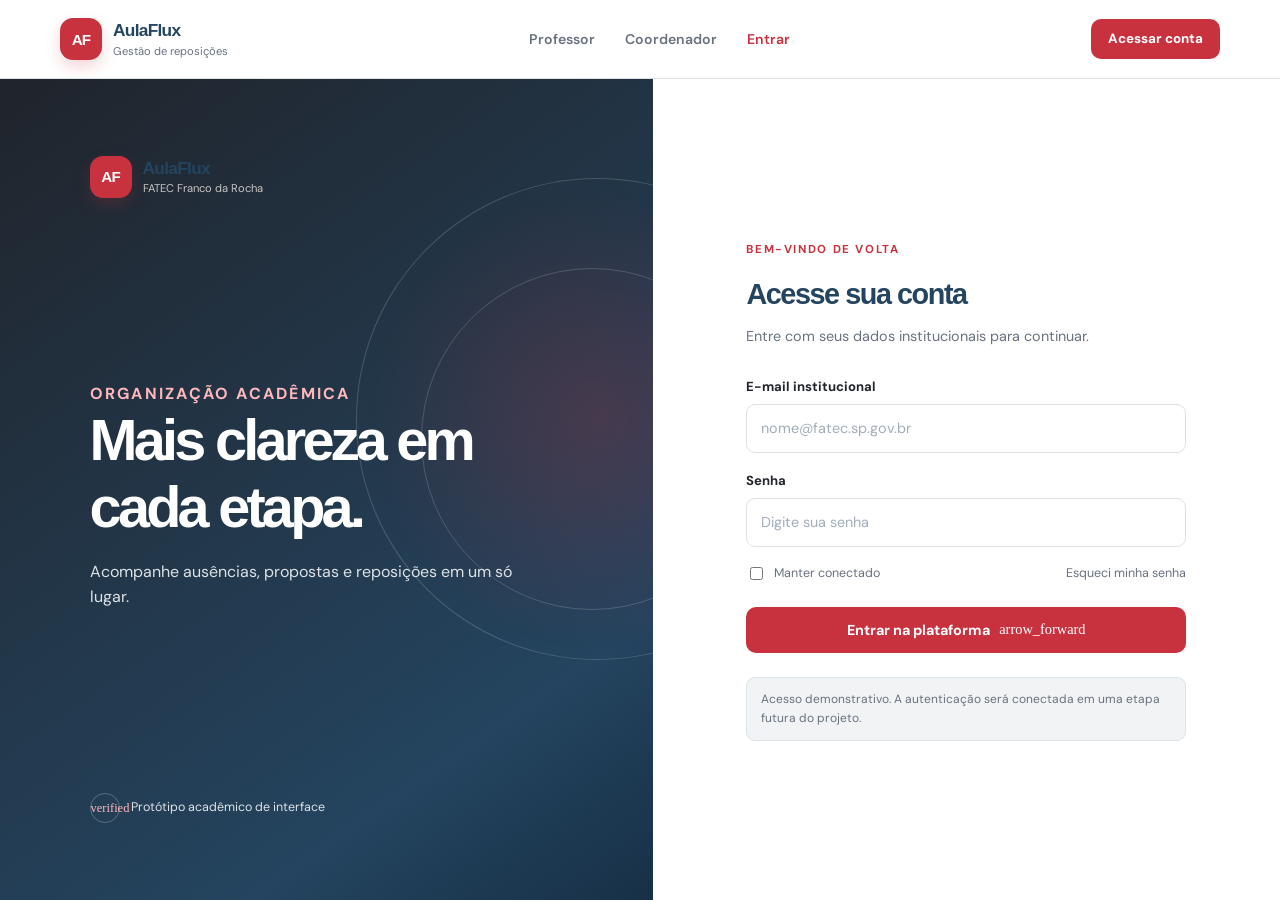
==== html/cadastro.html @ 5e4b19f4 "first commit" ====
<!doctype html>
<html lang="pt-BR">
<head>
  <meta charset="utf-8">
  <meta name="viewport" content="width=device-width, initial-scale=1">
  <meta http-equiv="refresh" content="0; url=login.html">
  <meta name="theme-color" content="#24445f">
  <title>AulaFlux | Cadastro indisponível</title>
</head>
<body>
  <main>
    <h1>Cadastro indisponível</h1>
    <p>Por enquanto, o AulaFlux está disponível somente para acesso por login.</p>
    <p><a href="login.html">Ir para o login</a></p>
  </main>
</body>
</html>
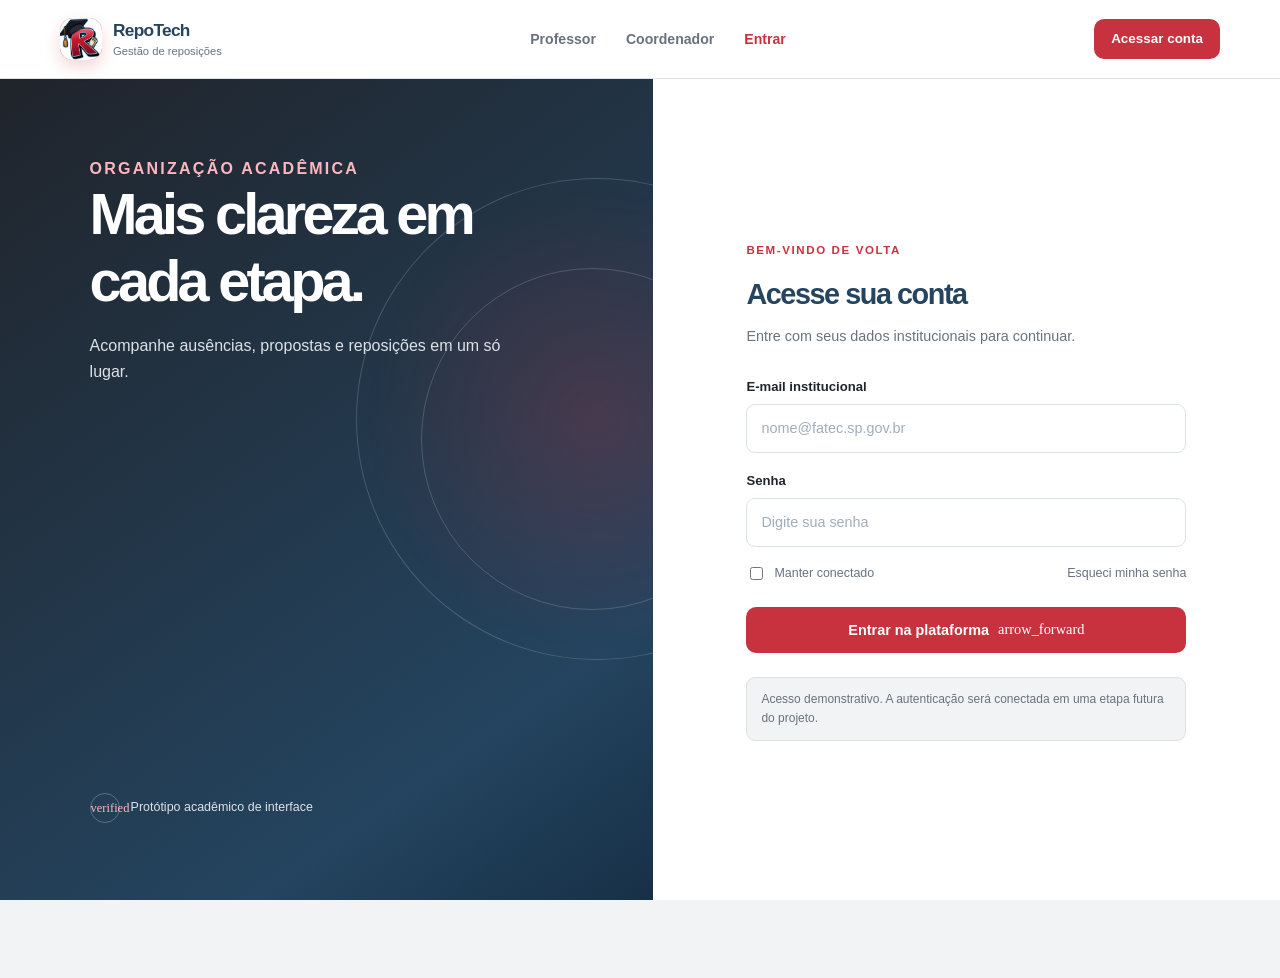
==== commit 7688b32c: "V 0.1 - ux/ui" ====
--- a/html/cadastro.html
+++ b/html/cadastro.html
@@ -5,6 +5,7 @@
   <meta name="viewport" content="width=device-width, initial-scale=1">
   <meta http-equiv="refresh" content="0; url=login.html">
   <meta name="theme-color" content="#24445f">
+  
   <title>AulaFlux | Cadastro indisponível</title>
 </head>
 <body>
